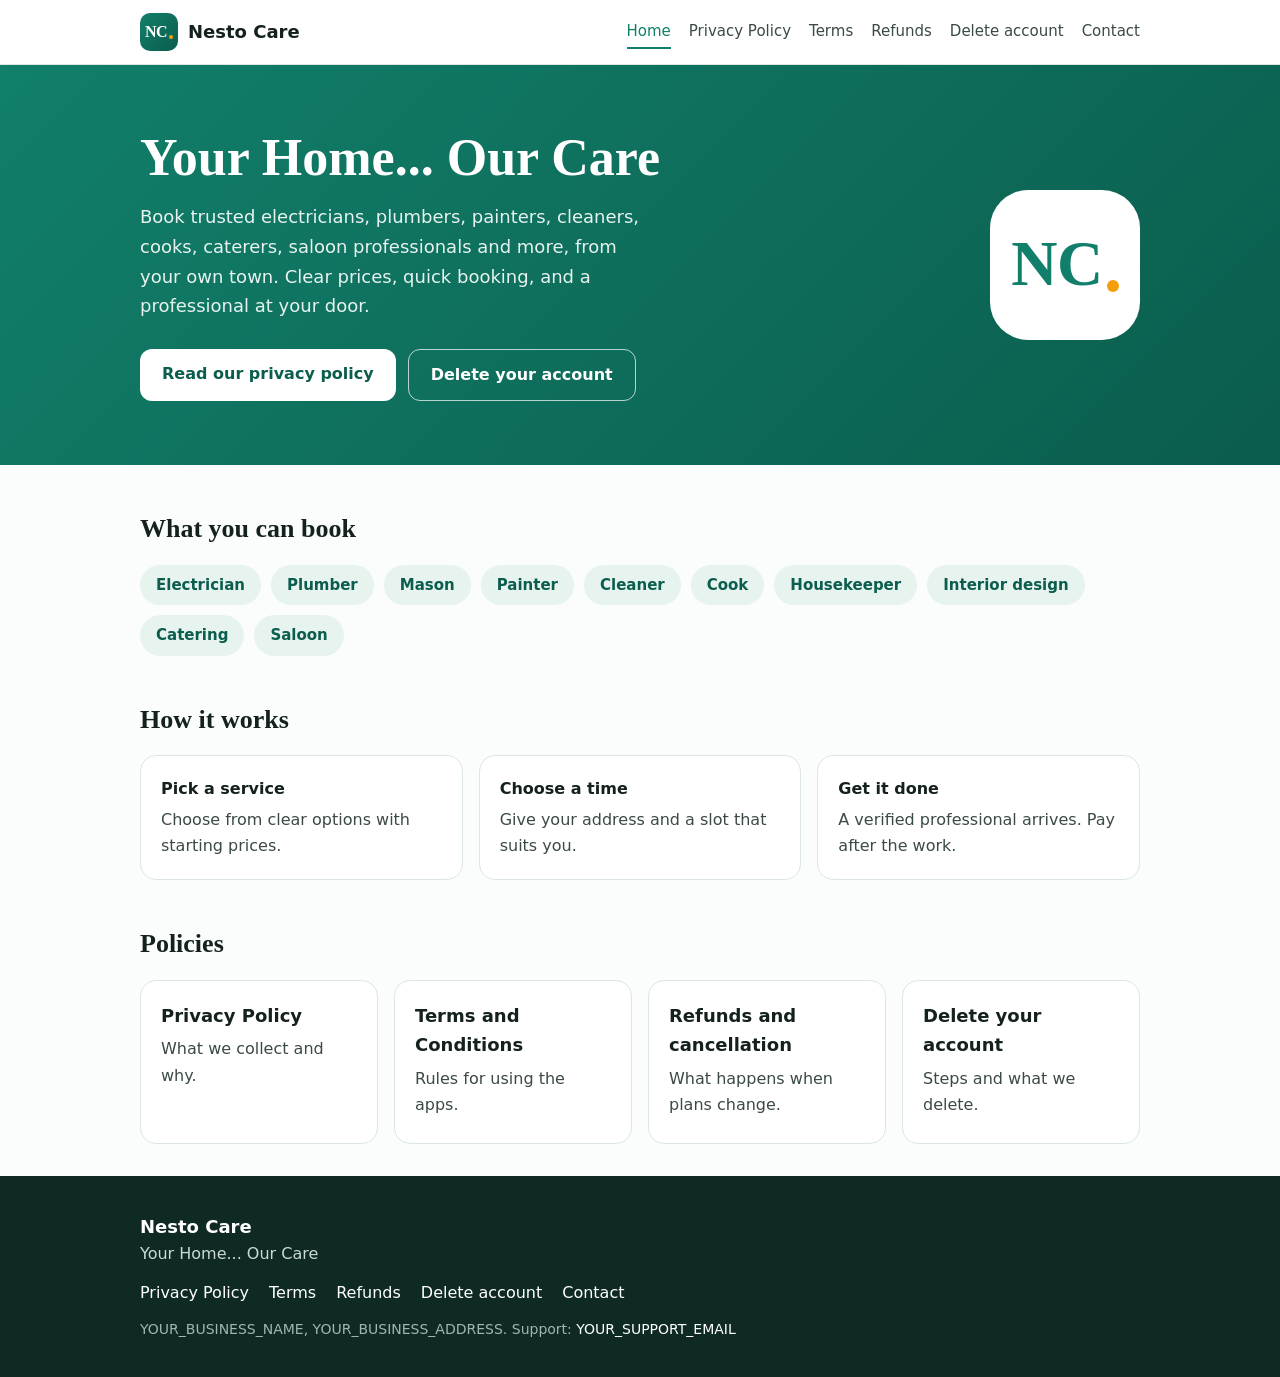
==== index.html @ 8858cd8e "Nesto Care policy website" ====
<!doctype html>
<html lang="en">
<head>
<meta charset="utf-8">
<meta name="viewport" content="width=device-width,initial-scale=1">
<title>Home | Nesto Care</title>
<meta name="description" content="Nesto Care. Trusted home services in Nagaon. Book electricians, plumbers, painters, cleaners, cooks and more.">
<link rel="icon" href="/favicon.svg" type="image/svg+xml">
<link rel="stylesheet" href="/style.css">
</head>
<body>
<header class="top"><div class="wrap bar">
<a class="brand" href="/"><span class="mark">NC<i></i></span><span class="name">Nesto Care</span></a>
<nav><a href="/" aria-current="page">Home</a><a href="/privacy-policy">Privacy Policy</a><a href="/terms-and-conditions">Terms</a><a href="/refund-and-cancellation-policy">Refunds</a><a href="/account-deletion">Delete account</a><a href="/contact">Contact</a></nav>
</div></header>
<main>
<section class="hero"><div class="wrap">
<div class="hcopy"><h1>Your Home... Our Care</h1>
<p>Book trusted electricians, plumbers, painters, cleaners, cooks, caterers, saloon professionals and more, from your own town. Clear prices, quick booking, and a professional at your door.</p>
<div class="cta"><a class="btn" href="/privacy-policy">Read our privacy policy</a><a class="btn ghost" href="/account-deletion">Delete your account</a></div></div>
<div class="hmark"><span class="mark big">NC<i></i></span></div>
</div></section>
<section class="wrap services"><h2>What you can book</h2>
<ul class="chips"><li>Electrician</li><li>Plumber</li><li>Mason</li><li>Painter</li><li>Cleaner</li><li>Cook</li><li>Housekeeper</li><li>Interior design</li><li>Catering</li><li>Saloon</li></ul></section>
<section class="wrap how"><h2>How it works</h2>
<ol class="steps"><li><strong>Pick a service</strong><span>Choose from clear options with starting prices.</span></li><li><strong>Choose a time</strong><span>Give your address and a slot that suits you.</span></li><li><strong>Get it done</strong><span>A verified professional arrives. Pay after the work.</span></li></ol></section>
<section class="wrap pol"><h2>Policies</h2>
<div class="cards"><a class="card" href="/privacy-policy"><h3>Privacy Policy</h3><p>What we collect and why.</p></a><a class="card" href="/terms-and-conditions"><h3>Terms and Conditions</h3><p>Rules for using the apps.</p></a><a class="card" href="/refund-and-cancellation-policy"><h3>Refunds and cancellation</h3><p>What happens when plans change.</p></a><a class="card" href="/account-deletion"><h3>Delete your account</h3><p>Steps and what we delete.</p></a></div></section>
</main>
<footer><div class="wrap">
<div class="fl"><strong>Nesto Care</strong><span>Your Home... Our Care</span></div>
<div class="fk"><a href="/privacy-policy">Privacy Policy</a><a href="/terms-and-conditions">Terms</a><a href="/refund-and-cancellation-policy">Refunds</a><a href="/account-deletion">Delete account</a><a href="/contact">Contact</a></div>
<p class="small">YOUR_BUSINESS_NAME, YOUR_BUSINESS_ADDRESS. Support: <a href="mailto:YOUR_SUPPORT_EMAIL">YOUR_SUPPORT_EMAIL</a></p>
</div></footer>
</body>
</html>
---- style.css ----
*{box-sizing:border-box}html{scroll-behavior:smooth}
:root{--g:#117F6A;--gd:#0B5D4D;--soft:#E7F3EF;--ink:#14211E;--body:#3B4A46;--mute:#6B7A76;--line:#DCE6E2;--acc:#F59E0B;--bg:#FBFDFC}
body{margin:0;font:16px/1.65 system-ui,-apple-system,"Segoe UI",Roboto,sans-serif;color:var(--body);background:var(--bg)}
a{color:var(--g)}a:hover{color:var(--gd)}
.wrap{max-width:1040px;margin:0 auto;padding:0 20px}
.top{background:#fff;border-bottom:1px solid var(--line);position:sticky;top:0;z-index:5}
.bar{display:flex;align-items:center;justify-content:space-between;gap:16px;min-height:64px;flex-wrap:wrap;padding-top:8px;padding-bottom:8px}
.brand{display:flex;align-items:center;gap:10px;text-decoration:none;color:var(--ink);font-weight:700;font-size:18px}
.mark{display:inline-flex;align-items:flex-end;justify-content:center;width:38px;height:38px;border-radius:10px;background:linear-gradient(135deg,var(--g),var(--gd));color:#fff;font:700 16px/1 Georgia,serif;padding-bottom:11px;letter-spacing:-.5px}
.mark i{width:4px;height:4px;border-radius:50%;background:var(--acc);margin:0 0 1px 2px}
.mark.big{width:150px;height:150px;border-radius:38px;font-size:64px;padding-bottom:44px}.mark.big i{width:12px;height:12px;margin:0 0 4px 4px}
nav{display:flex;gap:4px 18px;flex-wrap:wrap}nav a{color:var(--body);text-decoration:none;font-size:15px;padding:4px 0;border-bottom:2px solid transparent}
nav a:hover,nav a[aria-current]{color:var(--g);border-color:var(--g)}
.hero{background:linear-gradient(135deg,var(--g),var(--gd));color:#fff;padding:64px 0}
.hero .wrap{display:flex;align-items:center;justify-content:space-between;gap:40px}
.hero h1{font:700 clamp(32px,5vw,52px)/1.1 Georgia,serif;margin:0 0 16px;color:#fff}
.hero p{font-size:18px;max-width:520px;margin:0 0 28px;color:#E7F3EF}
.hmark{flex:none}.hero .mark.big{background:#fff;color:var(--g)}
.cta{display:flex;gap:12px;flex-wrap:wrap}
.btn{display:inline-block;background:#fff;color:var(--gd);padding:12px 22px;border-radius:12px;font-weight:600;text-decoration:none}
.btn:hover{color:var(--gd);background:var(--soft)}.btn.ghost{background:transparent;color:#fff;border:1.5px solid rgba(255,255,255,.7)}.btn.ghost:hover{background:rgba(255,255,255,.12);color:#fff}
section h2{font:700 26px/1.2 Georgia,serif;color:var(--ink);margin:0 0 20px}
.services,.how,.pol{padding-top:48px}
.chips{list-style:none;padding:0;margin:0;display:flex;flex-wrap:wrap;gap:10px}
.chips li{background:var(--soft);color:var(--gd);padding:8px 16px;border-radius:99px;font-weight:600;font-size:15px}
.steps{list-style:none;padding:0;margin:0;display:grid;grid-template-columns:repeat(auto-fit,minmax(220px,1fr));gap:16px;counter-reset:s}
.steps li{background:#fff;border:1px solid var(--line);border-radius:16px;padding:20px;display:flex;flex-direction:column;gap:4px}
.steps strong{color:var(--ink)}
.cards{display:grid;grid-template-columns:repeat(auto-fit,minmax(220px,1fr));gap:16px}
.card{display:block;background:#fff;border:1px solid var(--line);border-radius:16px;padding:20px;text-decoration:none;color:var(--body)}
a.card:hover{border-color:var(--g)}.card h3{margin:0 0 6px;color:var(--ink);font-size:18px}.card p{margin:4px 0}
.doc{padding-top:40px;padding-bottom:56px}.head h1{font:700 clamp(28px,4vw,40px)/1.15 Georgia,serif;color:var(--ink);margin:0 0 6px}
.meta{color:var(--mute);margin:0 0 12px;font-size:14px}.lead{font-size:18px;max-width:720px;margin:0 0 28px}
.cols{display:grid;grid-template-columns:220px 1fr;gap:40px;align-items:start}
aside{position:sticky;top:84px;font-size:14px}aside ol{margin:8px 0 0;padding-left:18px}aside a{text-decoration:none;color:var(--body)}aside a:hover{color:var(--g)}aside li{margin:5px 0}
article section{margin-bottom:30px;scroll-margin-top:84px}article h2{font:700 21px/1.3 Georgia,serif;color:var(--ink);margin:0 0 10px}
article ul{padding-left:20px}article li{margin:6px 0}article p{margin:0 0 12px;max-width:70ch}
.narrow{max-width:800px}
footer{background:#0F2A25;color:#C9DAD5;padding:36px 0;margin-top:32px}
footer a{color:#fff;text-decoration:none}footer a:hover{text-decoration:underline;color:#fff}
.fl{display:flex;flex-direction:column;margin-bottom:12px}.fl strong{color:#fff;font-size:18px}
.fk{display:flex;gap:8px 20px;flex-wrap:wrap;margin-bottom:12px}.small{font-size:14px;color:var(--mute)}footer .small{color:#9FB7B0;margin:0}
@media(max-width:760px){.cols{grid-template-columns:1fr}aside{position:static}.hero .wrap{flex-direction:column;align-items:flex-start}.hmark{display:none}.hero{padding:44px 0}}
@media(prefers-reduced-motion:reduce){html{scroll-behavior:auto}}
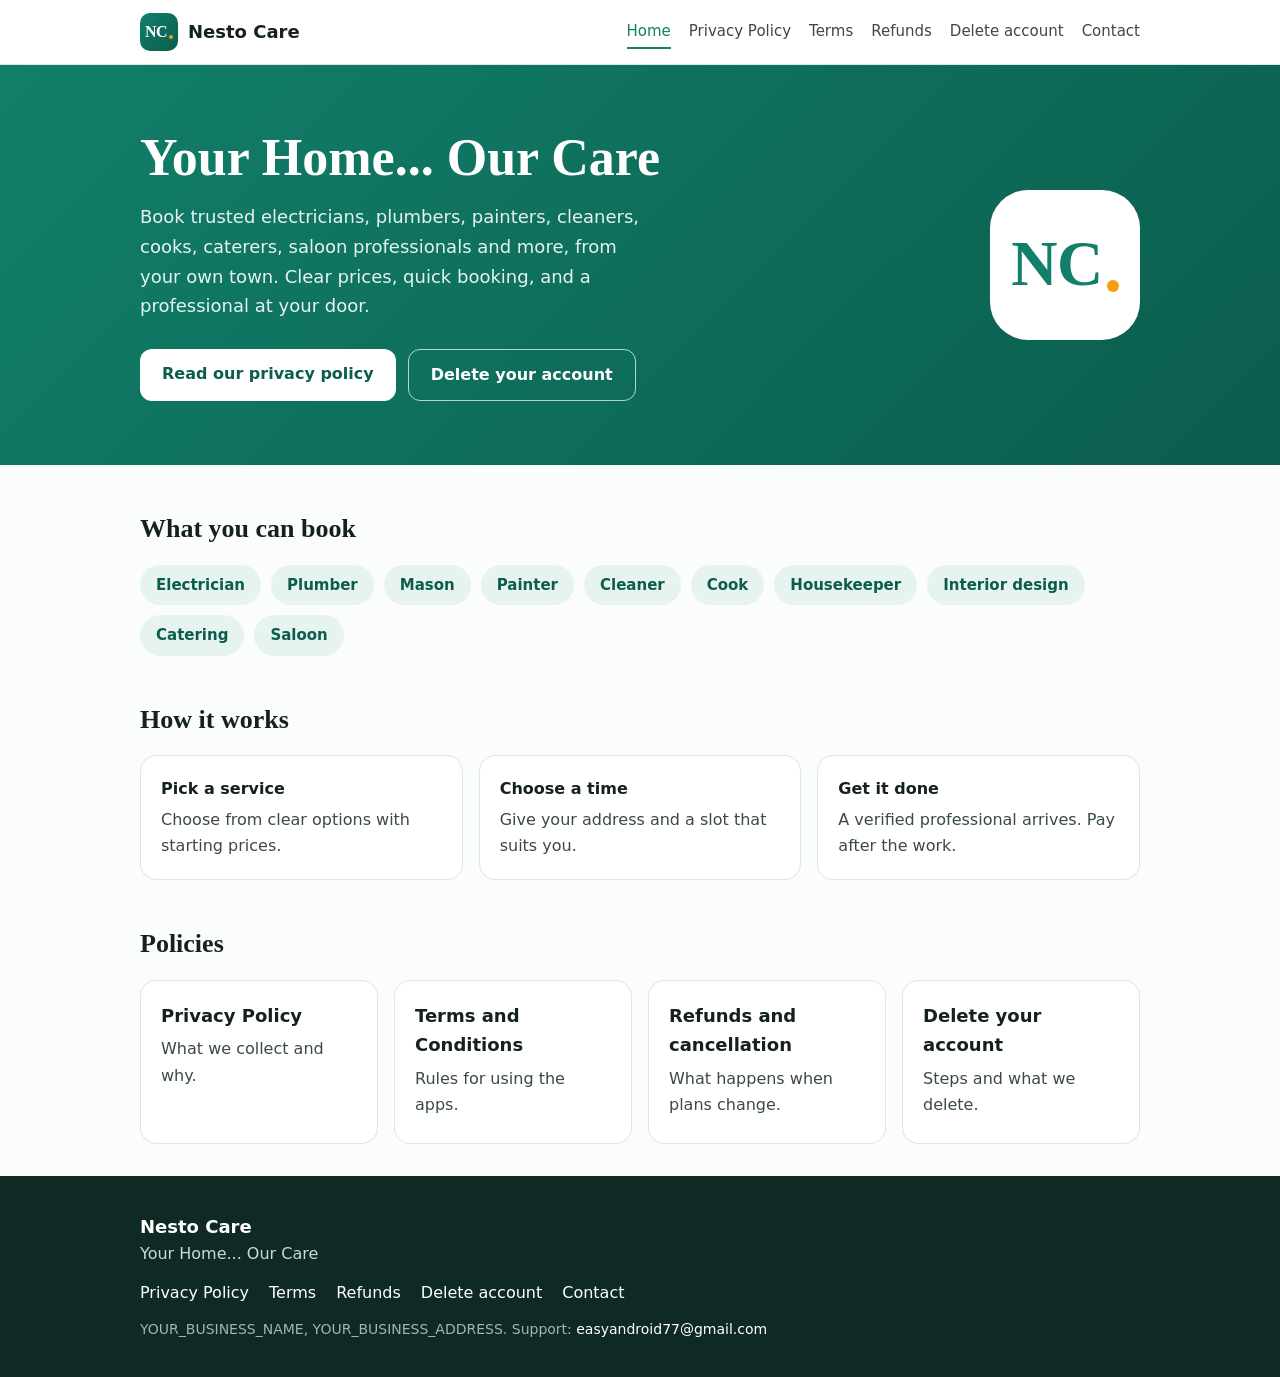
==== commit 55058739: "Add files via upload" ====
--- a/index.html
+++ b/index.html
@@ -30,7 +30,7 @@
 <footer><div class="wrap">
 <div class="fl"><strong>Nesto Care</strong><span>Your Home... Our Care</span></div>
 <div class="fk"><a href="/privacy-policy">Privacy Policy</a><a href="/terms-and-conditions">Terms</a><a href="/refund-and-cancellation-policy">Refunds</a><a href="/account-deletion">Delete account</a><a href="/contact">Contact</a></div>
-<p class="small">YOUR_BUSINESS_NAME, YOUR_BUSINESS_ADDRESS. Support: <a href="mailto:YOUR_SUPPORT_EMAIL">YOUR_SUPPORT_EMAIL</a></p>
+<p class="small">YOUR_BUSINESS_NAME, YOUR_BUSINESS_ADDRESS. Support: <a href="mailto:easyandroid77@gmail.com">easyandroid77@gmail.com</a></p>
 </div></footer>
 </body>
 </html>
